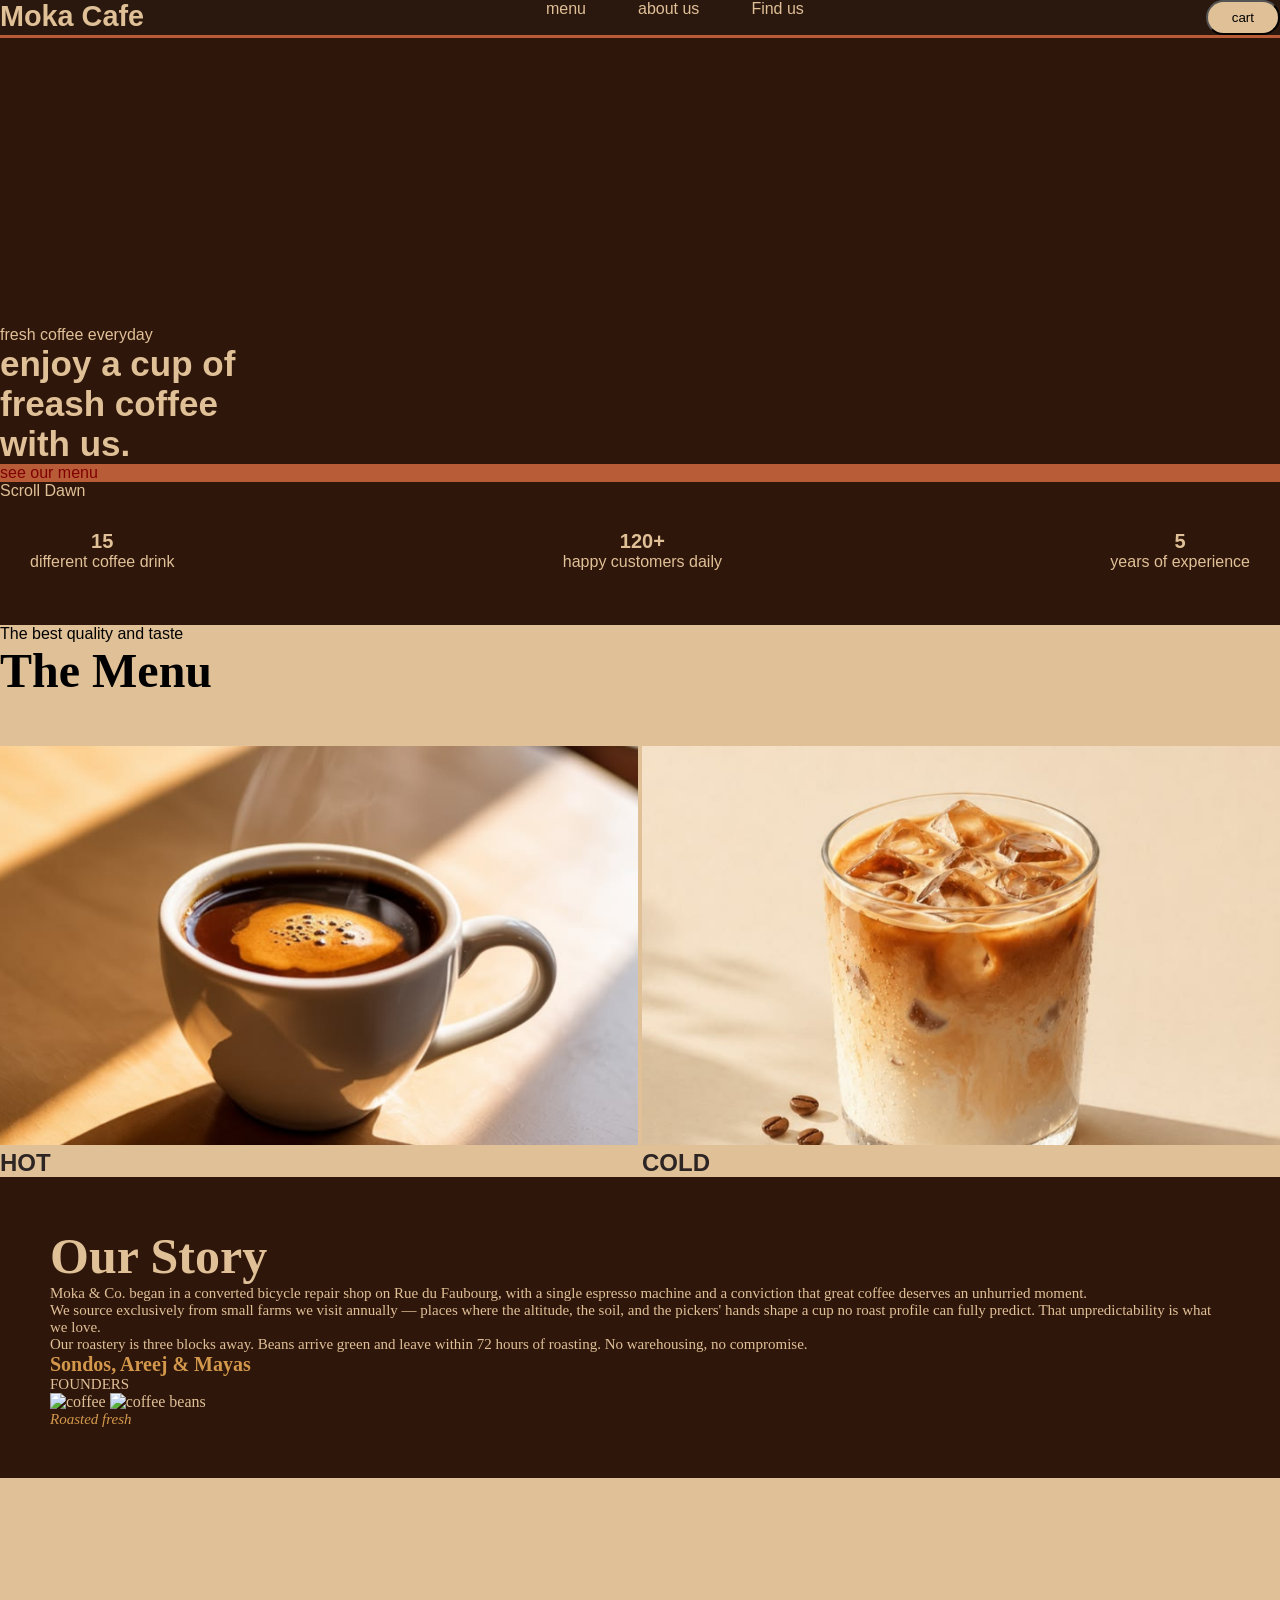
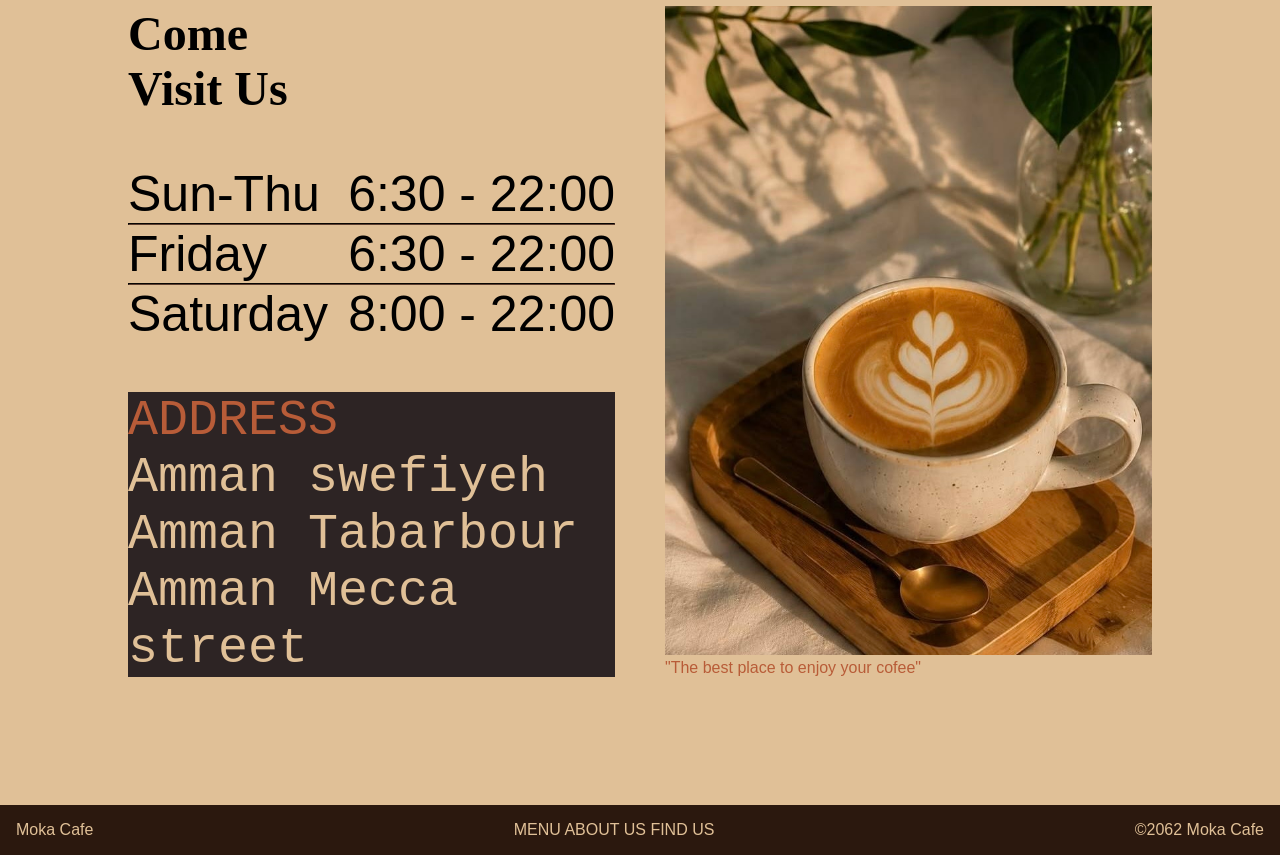
==== index.html @ 04d46a8e "Add files via upload" ====
<!DOCTYPE html>
<html lang="en">
<head>
    <meta charset="UTF-8">
    <meta name="viewport" content="width=device-width, initial-scale=1.0">
    <title>Moka cafe</title>
    <link rel="stylesheet" href="./style.css"/>
    <link rel="preconnect" href="https://fonts.googleapis.com">
<link rel="preconnect" href="https://fonts.gstatic.com" crossorigin>
<link href="https://fonts.googleapis.com/css2?family=Noto+Serif:ital,wght@0,100..900;1,100..900&display=swap" rel="stylesheet">
</head>
<body>
    <!--اول صفحة-->
    <header>
        <nav>
            <div class="logo">Moka Cafe</div>
            <ul class="nav-items">
                <li><a href="#menu">menu</a></li>
                <li><a href="#story">about us</a></li>
                <li><a href="#location-time">Find us</a></li>
            </ul>
            <div >
                 <button class="btn-cart" type="button" aria-label="Cart">
                     cart
                </button>
            </div>
        </nav>
       
    </header>
    <div class="both">
    <div id="hero">
        <p>fresh coffee everyday</p>
        <h1>enjoy a cup of <br>
        freash coffee<br>
         with us.</h1>
    <img src="">
    <a href="#menu">see our menu</a>
    <span>Scroll Dawn</span>
    </div>
    <div id="stats">
        <div>
            <h3>15</h3>
            <p>different coffee drink</p>
        </div>
        <div>
            <h3>120+</h3>
            <p>happy customers daily</p>
        </div>
        <div>
            <h3>5</h3>
            <p>years of experience</p>
        </div>
    </div>
    </div>
    <!--تاني صفحة ل ال menu-->
    <div id="menu">
        <div class="menu-con">
        <div class="themenu">
        <p>The best quality and taste</p>
        <h2>The Menu</h2>
        </div>
        <div class="hot-cold">
            <a href="./hot.html"><img src="./Untitled design1.png"/> 
            <div>
                <h3>HOT</h3>
            </div>
            </a>
           <a href="./cold.html"><img src="./Untitled design.png"/>
            <div>
                <h3>COLD</h3>
            </div>
        </a>
        </div>
       
    </div>
    </div>
    <!--تالت صفحة -->
  <div id="story">
    <h2>Our Story</h2>
    
    <p>Moka & Co. began in a converted bicycle repair shop on Rue du Faubourg, with a single espresso machine and a conviction that great coffee deserves an unhurried moment.</p>
    
    <p>We source exclusively from small farms we visit annually — places where the altitude, the soil, and the pickers' hands shape a cup no roast profile can fully predict. That unpredictability is what we love.</p>
    
    <p>Our roastery is three blocks away. Beans arrive green and leave within 72 hours of roasting. No warehousing, no compromise.</p>

    <div>
      <p><b>Sondos, Areej & Mayas</b><br>FOUNDERS</p>
    </div>

    <div>
      <img src="https://i.pinimg.com/736x/a3/5f/90/a35f908411aca44670cd0f8ba64c67a2.jpg" alt="coffee">
      <img src="https://i.pinimg.com/1200x/66/21/8b/66218bae48fc80e515821fc515669e7b.jpg" alt="coffee beans">
      <p><i>Roasted fresh</i></p>
    </div>
</div>
<!--اخر صفحة-->
    <div id="location-time">
        <div class="test">
        <div class="grid-loc-time">
            <div class="time-ad">
            <h2>Come <br>Visit Us</h2>
            <div class="times">
            <div class="day"><span>Sun-Thu </span><span>6:30 - 22:00</span></div>
            <hr>
            <div class="day"><span>Friday </span><span>6:30 - 22:00</span></div>
            <hr>
            <div class="day"><span>Saturday </span><span>8:00 - 22:00</span></div>
            </div>
            <div class="ad">
                <p class="p1">ADDRESS</p>
                <p>Amman swefiyeh<br>Amman Tabarbour<br>Amman Mecca street</p>
            </div>
        </div>
        <div class="pic-1">
            <img src="./pic2.jpg" alt="cofee house and cofee"/>
            <div>
                <p>"The best place to enjoy your cofee"</p>
            </div>
        </div>
        </div>
        </div>
    </div>
    <footer>
        <div class="footer1">
            <p>Moka Cafe</p>
            <div class="f-menu">
                <a href="#menu">MENU</a>
                <a href="#story">ABOUT US</a>
                <a href="#location-time">FIND US</a>
            </div>
            <p>©2062 Moka Cafe</p>
        </div>
    </footer>
</body>
</html>
---- style.css ----
/*الصفحة الاولى*/
*{
    padding: 0;
    margin: 0;
    box-sizing: border-box;
}
body{
    font-family:Arial;
    background-color:#2e160a;
    
}

headr a{
    color:#2e160a;
    text-decoration: none;
}
nav a{
    margin: 10px;
}
nav ul{
    list-style: none;
}

nav{
    width: 100%;
    background-color: #241f1c44;
    color:rgb(224, 192, 151);
    border-bottom:#B85C38 solid;
    display: flex;
    align-content: center;
    justify-content:space-between;
    position: fixed;
}
.logo{
    font-size: 1.8rem;
    font-family:sans-serif;
    font-weight:bold ;
}
.nav-items{
    display: flex;
    gap: 2rem;
}
.nav-items li a:hover{
    color:#B85C38 ;
}
.btn-cart{
    padding: 0.5rem 1.5rem;
    border-radius: 30px;
    background: rgb(224, 192, 151)
}
.btn-cart:hover{
    background:#B85C38 ;
}
.both{
    width: 100%;
    display: grid;
    grid-template-rows: 4fr 1fr;
}

#hero{
    background-image: url(https://cdn.hercampus.com/SH6M70M3/as/vc6bs9ccht3q96j96hc93hnf/michalparzuchowskiitav89tnkksunsplashjpg_by_Micha_Parzuchowski?width=1280&height=854&fit=crop&auto=webp&dpr=4);
    color:#e0c097;
    background-size: cover;
    background-position: center;
    display: flex;
    flex-direction: column;
    justify-content: flex-end;
    width: 100%;
    height: 500px;
}

#hero h1{
    font-size:35px;
}
#hero a{
    background-color:#B85c38;
    color:maroon;
    text-decoration: none;
    
}
#stats{
    display: flex;
    text-align: center;
    padding: 30px;
    color:#e0c097;
    justify-content: space-between;
}
#stats h3{
    
    font-size: 20px;
    

}
#stats p{
    
    padding: 0;
}
/*الصفحة التالتة */
#story{
    background-color: #2e160a;
    color: #e0c097;
    font-family: Georgia;
    padding: 50px;
}
#story>h2{
    color: #e0c097;
    font-size: 50px;
}
#story p{
    color: #e0c097;
    font-size: 15px;
  font-family: "Dancing Script", cursive;
  font-optical-sizing: auto;
  font-weight: weight;
  font-style: normal;
}
#story img{
    width: 700px;
    height: 400px;
    object-fit: cover;
}
#story i{
  color: #d3984b;
}
#story b{
  font-size: 20px;
  color: #d3984b;
}
.foun{
  font-size: 12px;
  color: #d3984b;
}
/*visit*/
#location-time{
    background-color: rgb(224, 192, 151);
    display: flex;
    justify-content: center;
    align-items: center;    
    flex: 1;
  padding: 4rem;
}
.grid-loc-time{
    display: grid;
    grid-template-columns:1fr 1fr;
    gap: 50px;
}
.pic-1 > img{
    width: 100%
}
.time-ad{
display: flex;
flex-direction: column;
justify-content: space-between;
}
.ad{
    background-color: rgb(45, 36, 36);
    color: rgb(224, 192, 151);   
    font-size: 1rem;
   font-family: 'Courier New', Courier, monospace;
}
.p1{
    color: rgb(184, 92, 56);

}
#location-time h2 {
  font-family: "Dancing Script", cursive;
  font-optical-sizing: auto;
  font-size: 3rem ;
  font-style: normal;
}
.day{
    display: flex;
    justify-content: space-between;
}
hr{
    border-color:rgb(92, 61, 46);
}
.times{
    font-size: 1.4rem;
  font-family: "Roboto", sans-serif;
  font-optical-sizing: auto;
  font-style: normal;
  font-variation-settings:
    "wdth" 100;
}

.pic-1 p{
    color: #B85C38;
}

.footer1 p{
    display: inline;
}
.footer1 div{
    display: inline;
}
.footer1{
    padding: 1rem;
    display: flex;
    justify-content: space-between;
      width: 100%;
    background-color: #241f1c44;
    color:rgb(224, 192, 151);

}
.f-menu{
    display: flex;
    justify-content: space-around;

}
.f-menu a:hover{
    color:#B85C38 ;
}
/*menu*/
#menu{
    background-color: rgb(224, 192, 151);
    display: flex;
    justify-content: center; 
    align-content: center;
    
}
.hot-cold{
    display: grid;
    grid-template-columns: 1fr 1fr;
    gap: 0.25rem;
}
.menu-con img{
    width: 100%;
}
.menu-con h2{
  font-family: "Dancing Script", cursive;
  font-optical-sizing: auto;
  font-size: 3rem ;
  font-style: normal;
  margin-bottom: 3rem;
}
.menu-con h3{
   color:rgb(45, 36, 36);
   font-size: 1.5rem ;
}
a {
    text-decoration: none;
    color: inherit; 
}
.hot-cold:hover{
transition: scale(1.3);
z-index: 2;
}
 @media screen and (min-width:1200px) {
    .times{
        font-size: 50px;
    }
    #location-time{
        padding: 8rem;
    }
    .ad p{
        font-size: 50px;
    }
    #loction-time h2{
        font-size: 70px;
    }
}
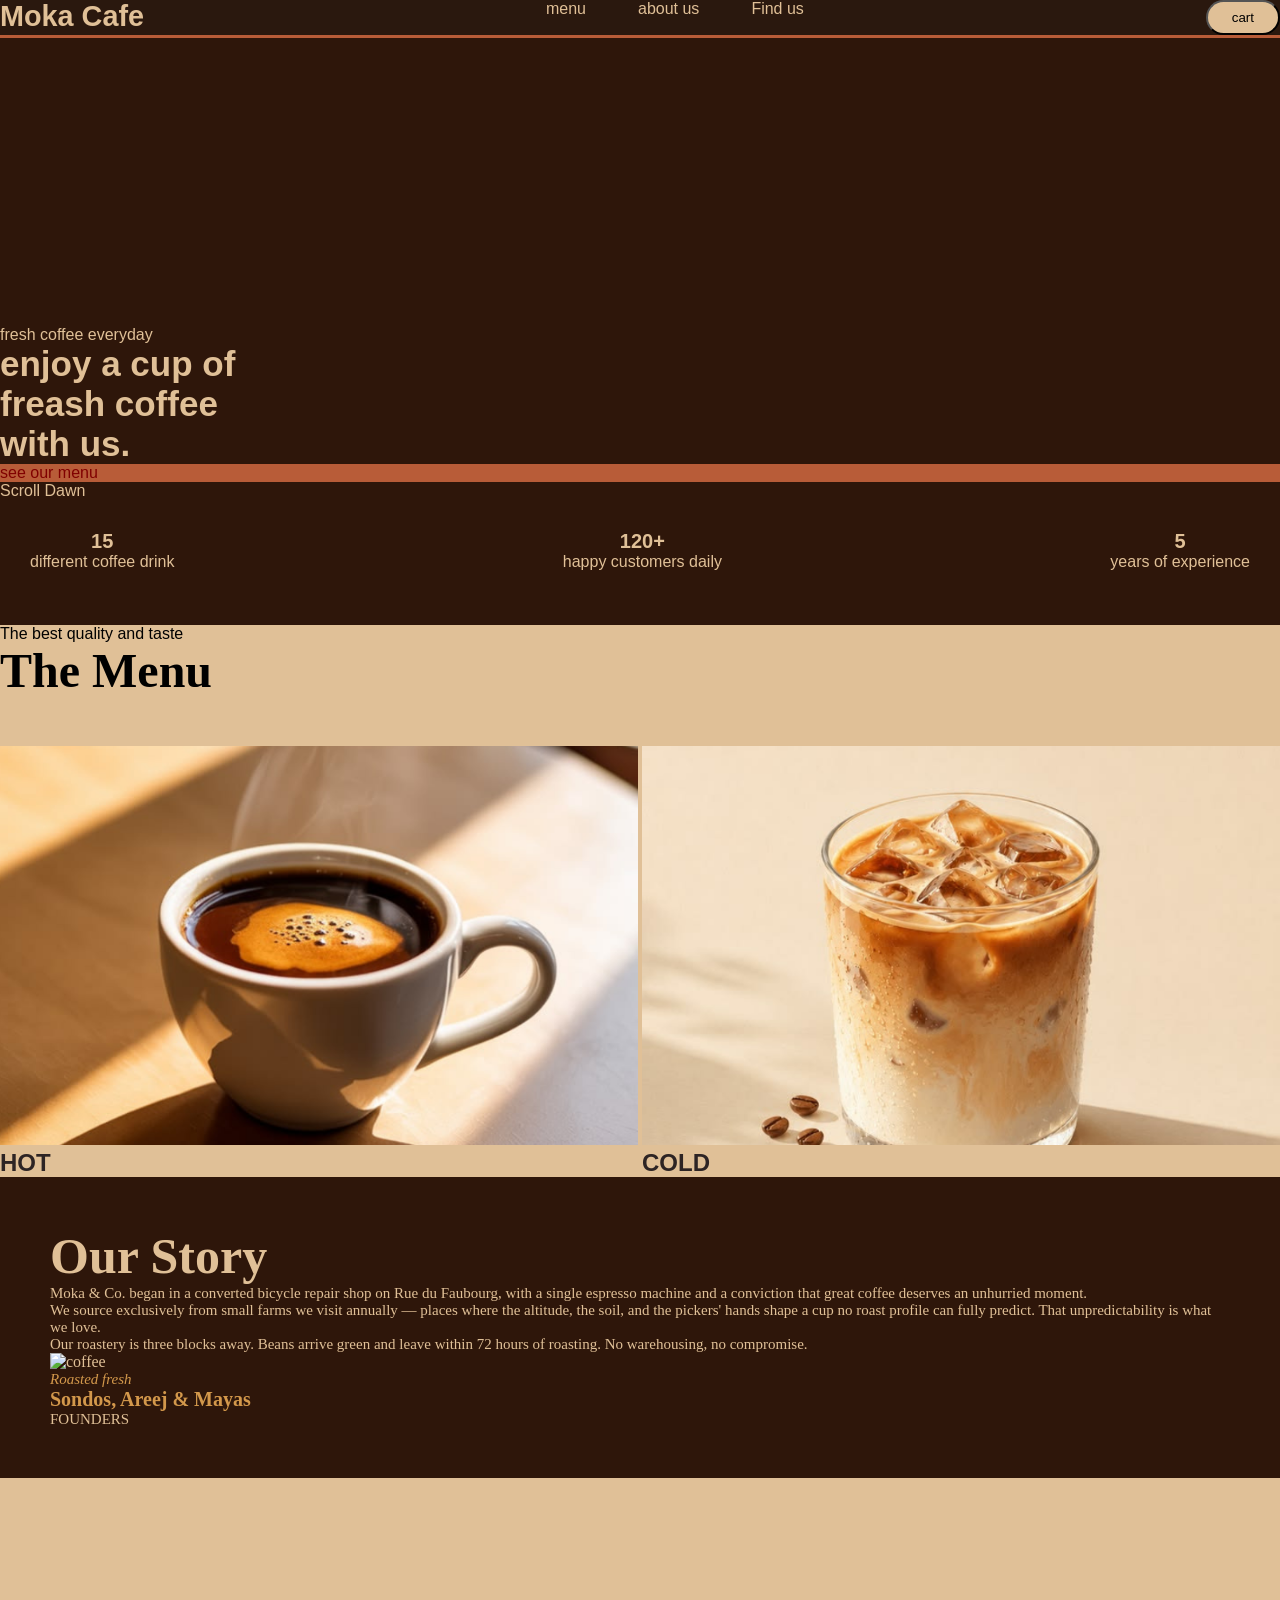
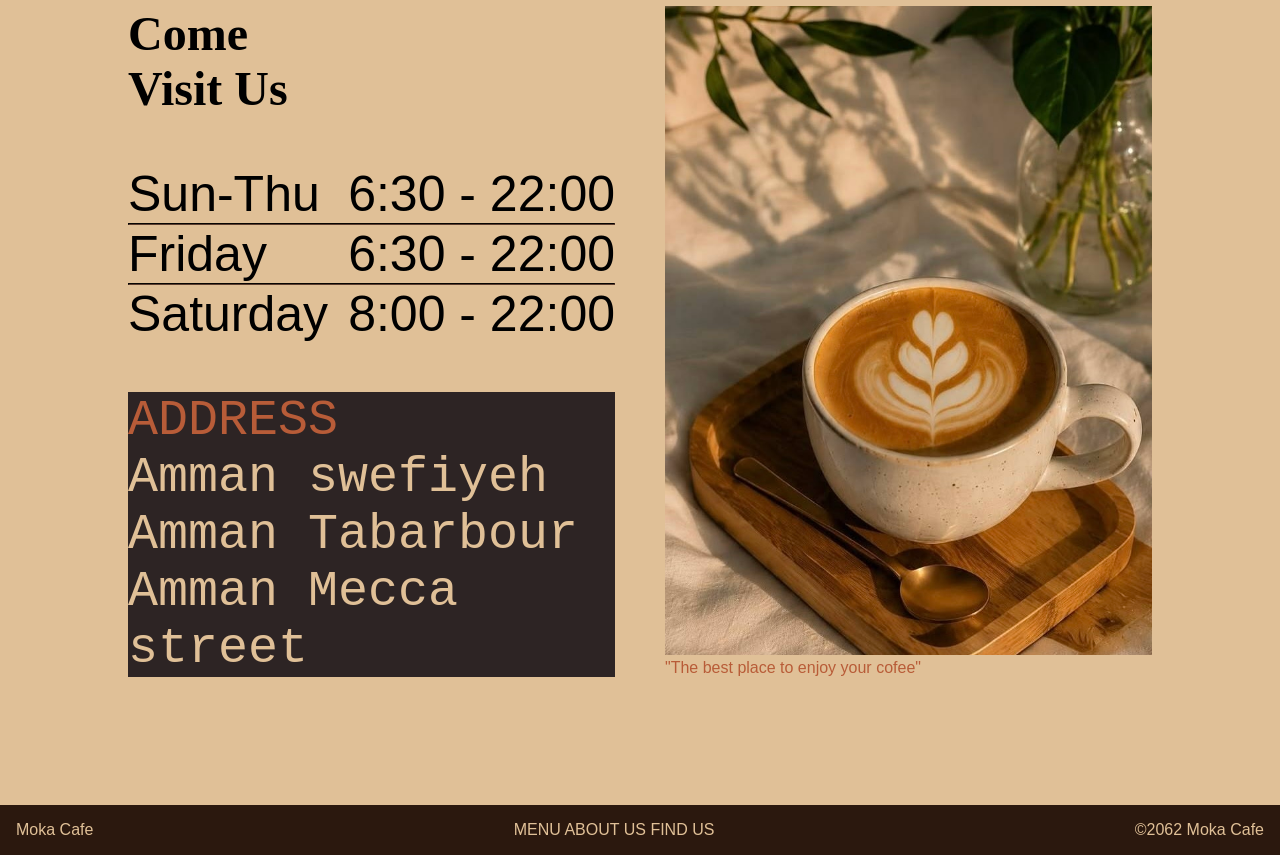
==== commit 8b83570c: "update cart" ====
--- a/index.html
+++ b/index.html
@@ -84,14 +84,14 @@
     
     <p>Our roastery is three blocks away. Beans arrive green and leave within 72 hours of roasting. No warehousing, no compromise.</p>
 
+
+
+    <div>
+      <img src="https://i.pinimg.com/1200x/88/9f/bf/889fbfa78d88a0a67651d133ad1e99a7.jpg" alt="coffee">
+            <p><i>Roasted fresh</i></p>
+    </div>
     <div>
       <p><b>Sondos, Areej & Mayas</b><br>FOUNDERS</p>
-    </div>
-
-    <div>
-      <img src="https://i.pinimg.com/736x/a3/5f/90/a35f908411aca44670cd0f8ba64c67a2.jpg" alt="coffee">
-      <img src="https://i.pinimg.com/1200x/66/21/8b/66218bae48fc80e515821fc515669e7b.jpg" alt="coffee beans">
-      <p><i>Roasted fresh</i></p>
     </div>
 </div>
 <!--اخر صفحة-->
@@ -132,5 +132,27 @@
             <p>©2062 Moka Cafe</p>
         </div>
     </footer>
+    <div class="cart-overlay" id="cartOverlay">
+
+    <div class="cart-box">
+
+        <button id="closeCart">
+            X
+        </button>
+
+        <h2>Your Order</h2>
+
+        <div id="cartItems">
+
+        </div>
+
+        <h3>
+            Total: <span id="total">0</span> JD
+        </h3>
+
+    </div>
+
+</div>
+<script src="./script.js"></script>
 </body>
 </html>
--- a/style.css
+++ b/style.css
@@ -259,4 +259,54 @@
     #loction-time h2{
         font-size: 70px;
     }
-}  +}  
+.cart-overlay{
+    position: fixed;
+    top:0;
+    right:0;
+    width:350px;
+    height:100vh;
+    background:#2e160a;
+    display:none;
+    z-index:99999;
+    overflow-y:auto;
+}
+
+
+.cart-box{
+    padding:25px;
+    height:100%;
+    color:#2e160a;
+    background:#2e160a
+}
+
+
+#closeCart{
+    float:right;
+    border:none;
+    background:#2e160a;
+    color:rgb(224, 192, 151);
+    font-size:20px;
+    cursor:pointer;
+    width:30px;
+    height:30px;
+    border-radius:50%;
+}
+
+
+.cart-box h2{
+    margin-top:40px;
+    color:#B85C38;
+}
+
+
+#cartItems p{
+    color:rgb(224, 192, 151);
+    border-bottom:1px solid #555;
+    padding:10px 0;
+}
+
+
+.cart-box h3{
+    color:#B85C38;
+}
